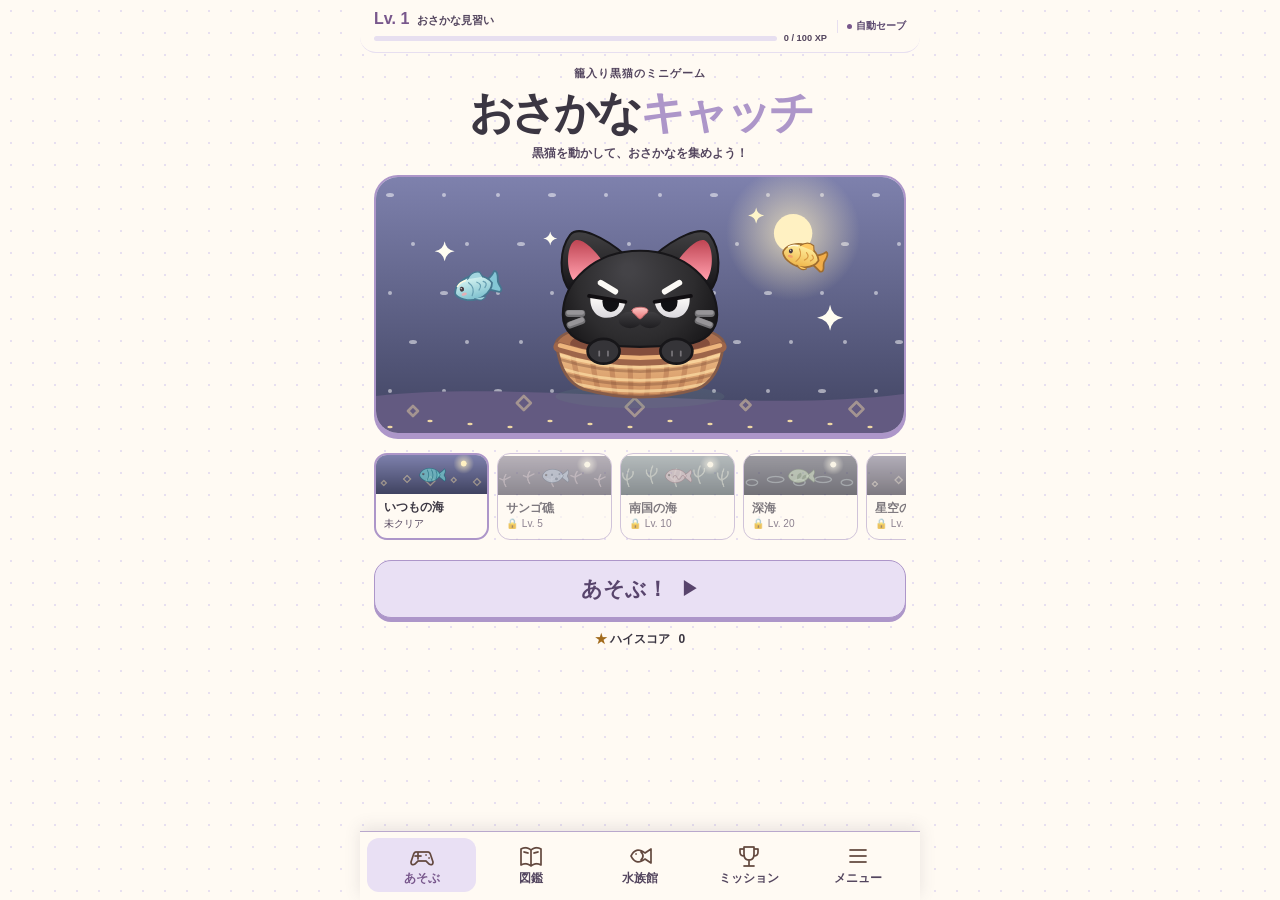
==== game/black-basket/index.html @ a8f2c267 "Build standalone black cat edition" ====
<!doctype html>
<html lang="ja">
<head>
  <meta charset="utf-8">
  <meta name="referrer" content="no-referrer">
  <meta http-equiv="Content-Security-Policy" content="default-src 'self'; script-src 'self'; style-src 'self' 'unsafe-inline'; img-src 'self' data: blob:; connect-src 'self'; worker-src 'self'; object-src 'none'; base-uri 'none'; form-action 'none'">
  <meta name="viewport" content="width=device-width, initial-scale=1, viewport-fit=cover">
  <meta name="theme-color" content="#faf5e9">
  <title>おさかなキャッチ 黒猫版｜ねこクリッカー</title>
  <link rel="manifest" href="./manifest.webmanifest">
  <link rel="icon" href="./assets/black-cat-192.png">
  <link rel="apple-touch-icon" href="./assets/black-cat-192.png">
  <link rel="stylesheet" href="./style.css">
  <script src="./cat-face.js" defer></script>
  <script src="./stages.js" defer></script>
  <script src="./fish-data.js" defer></script>
  <script src="./aquarium-data.js" defer></script>
  <script src="./achievements.js" defer></script>
  <script src="./player-data.js" defer></script>
  <script src="./transfer-code.js" defer></script>
  <script src="./validation.js" defer></script>
  <script src="./save-history.js" defer></script>
  <script src="./save-data.js" defer></script>
  <script src="./progress.js" defer></script>
  <script src="./collection.js" defer></script>
  <script src="./profile-ui.js" defer></script>
  <script src="./power-ups.js" defer></script>
  <script src="./access.js" defer></script>
  <script src="./game.js" defer></script>
  <script src="./session.js" defer></script>
  <script src="./aquarium.js" defer></script>
  <script src="./ui.js" defer></script>
</head>
<body>
  <section id="access-guide" class="portal" hidden>
    <h1>おさかなキャッチ</h1>
    <p>猫クリッカーにスマートフォンをかざして、ゲームをはじめよう！</p>
  </section>
  <dialog id="session-conflict" class="progress-dialog">
    <p>別の画面でゲームが開いています。</p>
    <button id="take-session" class="secondary" type="button">この画面であそぶ</button>
    <button id="close-session" class="secondary" type="button">閉じる</button>
  </dialog>
  <dialog id="resume-dialog" class="progress-dialog">
    <p>ゲームを一時停止しています。</p>
    <button id="resume-game" class="primary" type="button">つづきからあそぶ</button>
  </dialog>
  <main class="app">
    <header class="toolbar" id="common-header">
      <a href="../../" class="home"><span class="home-icon" aria-hidden="true">⌂</span> ねこクリッカー</a>
      <button id="sound" class="sound" type="button" aria-label="効果音" aria-pressed="false"><span aria-hidden="true">♪</span> <span id="sound-state" aria-hidden="true">OFF</span></button>
    </header>
    <section id="title" class="title">
      <p class="eyebrow">籠入り黒猫のミニゲーム</p>
      <h1>おさかな<span>キャッチ</span></h1>
      <p class="intro">黒猫を動かして、おさかなを集めよう！</p>
    </section>
    <div id="field" class="field">
      <canvas id="scene" aria-label="籠に入った黒猫とおさかな"></canvas>
      <div id="hud" class="hud" hidden>
        <span id="play-stage" class="play-stage"></span>
        <div><span>スコア</span><strong id="score">0</strong></div>
        <div><span>のこり</span><strong id="time">30</strong><small> 秒</small></div>
      </div>
      <div id="power-hud" class="power-hud" hidden>
        <strong id="fever-chip" class="power-chip fever-chip" hidden></strong>
        <span id="magnet-chip" class="power-chip magnet-chip" hidden></span>
        <span id="guard-chip" class="power-chip guard-chip" hidden></span>
      </div>
      <p id="legend-toast" class="legend-toast" role="status" hidden>でんせつの金魚をキャッチ！</p>
      <p id="mission-toast" class="mission-toast" role="status" hidden></p>
      <section id="result" class="result" aria-labelledby="result-title" hidden>
        <div id="confetti" class="confetti" aria-hidden="true"></div>
        <div class="result-card">
          <h2 id="result-title" tabindex="-1">おしまい！</h2>
          <p class="total">今回のスコア <strong id="final-score">0</strong></p>
          <p id="record-badge" class="record-badge" hidden>ハイスコア更新！</p>
          <dl>
            <div><dt>ハイスコア</dt><dd id="final-best">0</dd></div>
            <div><dt>キャッチした魚</dt><dd><span id="final-fish">0</span> 匹</dd></div>
          </dl>
          <dl class="round-progress">
            <div><dt>獲得XP</dt><dd id="earned-xp">—</dd></div>
            <div id="round-rewards-row" hidden><dt>ボーナス</dt><dd id="round-rewards"></dd></div>
            <div><dt><span id="discovery-badge" class="new-badge" hidden>NEW</span> 新しく発見した魚</dt><dd id="new-fish">—</dd></div>
            <div><dt>解除した実績</dt><dd id="new-missions">—</dd></div>
          </dl>
          <p id="aquarium-unlock" class="level-up" hidden>水族館の新しい背景をゲット！</p>
          <p id="level-up" class="level-up" role="status" hidden></p>
          <p id="save-warning" class="save-warning" role="status" hidden>進捗を保存できませんでした。このページを開いたまま次のプレイを終えると再試行します。</p>
          <button id="replay" class="primary" type="button">もういっかい <span aria-hidden="true">↻</span></button>
          <button id="return-title" class="secondary result-back" type="button">タイトルへ戻る</button>
        </div>
      </section>
    </div>
    <section id="menu" class="menu">
      <div class="legend" aria-label="得点">
        <span><i class="fish-mark" aria-hidden="true"></i>さかな <b>+10</b></span>
        <span><i class="fish-mark gold" aria-hidden="true"></i>金のさかな <b>+50</b></span>
        <span><i class="boot-mark" aria-hidden="true"></i>長靴 <b>−20</b></span>
      </div>
      <button id="start" class="primary" type="button">あそぶ！ <span aria-hidden="true">▶</span></button>
      <label class="stage-control" for="stage-choice">ステージ
        <select id="stage-choice"></select>
      </label>
      <p class="best"><span aria-hidden="true">★</span> ハイスコア <strong id="best">0</strong></p>
      <details class="power-guide">
        <summary>フィーバーとアイテム</summary>
        <ul>
          <li>10コンボごとに5秒間、魚の得点が2倍（1プレイ2回まで）</li>
          <li>時計　残り時間 +5秒（1プレイ1回まで）</li>
          <li>磁石　3秒間、近くの魚を引き寄せる</li>
          <li>星　5秒間、長靴の減点とコンボ切断を防ぐ</li>
        </ul>
      </details>
      <div class="profile">
        <div class="progress-row"><strong id="level">Lv. 1</strong><span id="rank"></span><small id="xp-label"></small></div>
        <p id="active-title" class="active-title" hidden></p>
        <progress id="xp-bar" aria-label="次のレベルまでの経験値" max="100" value="0"></progress>
      </div>
      <nav class="progress-actions" aria-label="やり込み">
        <button id="show-missions" class="secondary" type="button">ミッション</button>
        <button id="show-collection" class="secondary" type="button">おさかな図鑑</button>
      </nav>
      <button id="show-aquarium" class="secondary aquarium-link" type="button">マイ水族館</button>
      <div class="profile-links">
        <button id="show-records" type="button">プレイきろく</button>
        <button id="show-settings" type="button">セーブ・引き継ぎ</button>
      </div>
    </section>
    <dialog id="aquarium-dialog" class="aquarium-dialog" aria-labelledby="aquarium-title">
      <header class="aquarium-header">
        <button id="close-aquarium" class="secondary" type="button" autofocus>← 戻る</button>
        <div><h2 id="aquarium-title"><img class="aquarium-mascot" src="./assets/black-cat-192.png" alt="" width="24" height="24"> マイ水族館</h2><p id="aquarium-count"></p></div>
        <button id="view-aquarium" class="quiet-button" type="button" aria-pressed="false">鑑賞</button>
      </header>
      <div id="aquarium-tank" class="aquarium-tank">
        <canvas id="aquarium-canvas" aria-label="魚が泳ぐ水槽。魚をタップして遊べます"></canvas>
        <p id="aquarium-background-name"></p>
      </div>
      <p class="aquarium-tip">魚をタップでごあいさつ。空いているところをタップで鑑賞モード。</p>
      <nav class="aquarium-controls" aria-label="水族館の操作">
        <button id="choose-aquarium-fish" class="secondary" type="button">魚をえらぶ</button>
        <button id="feed-aquarium" class="secondary" type="button">エサをあげる</button>
        <button id="choose-aquarium-background" class="secondary" type="button">背景変更</button>
        <button id="photo-aquarium" class="secondary" type="button">写真を撮る</button>
      </nav>
      <section id="aquarium-fish-panel" class="aquarium-panel" hidden>
        <h3>魚をえらぶ</h3><ul id="aquarium-fish-list"></ul>
      </section>
      <section id="aquarium-background-panel" class="aquarium-panel" hidden>
        <h3>背景変更</h3><ul id="aquarium-background-list"></ul>
      </section>
      <p id="aquarium-status" class="aquarium-status" role="status"></p>
    </dialog>
    <dialog id="player-dialog" class="progress-dialog" aria-labelledby="player-dialog-title">
      <header>
        <button id="close-player" class="secondary" type="button" autofocus>← 戻る</button>
        <h2 id="player-dialog-title"></h2>
      </header>
      <div id="player-records" hidden>
        <dl id="stats-list" class="stats-list"></dl>
        <h3>称号コレクション</h3>
        <label for="title-choice">タイトルに表示する称号</label>
        <select id="title-choice"></select>
        <ul id="title-list" class="title-list"></ul>
      </div>
      <div id="player-settings" hidden>
        <p class="save-intro">ゲームの進み具合は自動で保存されます。スマホを変えるときは、引き継ぎコードを保存してね！</p>
        <dl id="save-overview" class="stats-list"></dl>
        <p id="backup-reminder" class="period-note" hidden>進み具合が増えました。引き継ぎコードを保存しておくと安心です。</p>
        <div class="save-buttons">
          <button id="copy-code" class="secondary" type="button">引き継ぎコードをコピー</button>
          <button id="share-code" class="secondary" type="button">引き継ぎコードを共有</button>
          <button id="save-code-file" class="secondary" type="button">ファイルとして保存</button>
        </div>
        <label id="generated-code-label" class="save-file-label" for="generated-code" hidden>作成したコード</label>
        <textarea id="generated-code" class="code-input" rows="3" readonly hidden></textarea>
        <details id="transfer-restore" class="save-details">
          <summary>引き継ぎコードから復元</summary>
          <label class="save-file-label" for="import-code">保存したコードを貼り付け</label>
          <textarea id="import-code" class="code-input" rows="3" spellcheck="false" autocapitalize="off"></textarea>
          <button id="check-code" class="secondary save-action" type="button">内容を確認</button>
        </details>
        <details class="save-details">
          <summary>詳細設定・JSONファイル</summary>
          <button id="export-save" class="secondary save-action" type="button">セーブデータをバックアップ</button>
          <label class="save-file-label" for="import-save">ファイルから復元</label>
          <input id="import-save" type="file" accept=".json,.txt,application/json,text/plain">
        </details>
        <p class="save-caveat">ブラウザのサイトデータを削除すると、端末内の自動バックアップも消えます。引き継ぎコードやファイルは別の場所に保管してください。</p>
        <section id="restore-preview" class="restore-preview" aria-labelledby="restore-title" hidden>
          <h3 id="restore-title">復元内容を確認</h3>
          <dl id="restore-summaries"></dl>
          <p>復元すると現在の進捗と設定がバックアップの内容に置き換わります。復元前のデータはこの端末に退避します。</p>
          <div class="progress-actions">
            <button id="cancel-restore" class="secondary" type="button">キャンセル</button>
            <button id="confirm-restore" class="secondary" type="button">復元する</button>
          </div>
        </section>
      </div>
      <p id="player-status" class="player-status" role="status"></p>
    </dialog>
    <dialog id="progress-dialog" class="progress-dialog" aria-labelledby="progress-dialog-title">
      <header>
        <button id="back-to-title" class="secondary" type="button" autofocus>← 戻る</button>
        <h2 id="progress-dialog-title"></h2>
        <div id="mission-tabs" class="mission-tabs" role="tablist" aria-label="ミッションの種類" hidden>
          <button type="button" role="tab" id="tab-achievements" aria-controls="mission-panel" aria-selected="true">実績</button>
          <button type="button" role="tab" id="tab-daily" aria-controls="mission-panel" aria-selected="false" tabindex="-1">毎日</button>
          <button type="button" role="tab" id="tab-weekly" aria-controls="mission-panel" aria-selected="false" tabindex="-1">週間</button>
        </div>
        <p id="progress-dialog-summary"></p>
      </header>
      <div id="collection-filters" class="collection-filters" hidden>
        <label>レア度 <select id="filter-rarity"><option value="">すべて</option></select></label>
        <label>ステージ <select id="filter-stage"><option value="">すべて</option></select></label>
      </div>
      <div id="mission-panel"><ul id="progress-list"></ul></div>
      <section id="fish-detail" class="fish-detail" aria-labelledby="fish-detail-title" hidden>
        <button id="back-to-fish" class="secondary" type="button">← 一覧へ</button>
        <h3 id="fish-detail-title" tabindex="-1"></h3>
        <div id="fish-detail-body"></div>
      </section>
    </dialog>
    <section id="menu-screen" class="menu-screen" aria-labelledby="menu-screen-title" hidden>
      <p class="eyebrow">ねこクリッカー</p>
      <h1 id="menu-screen-title">メニュー</h1>
      <div class="menu-list">
        <button type="button" data-menu="records">プレイきろく <span aria-hidden="true">›</span></button>
        <button type="button" data-menu="titles">称号コレクション <span aria-hidden="true">›</span></button>
        <button type="button" data-menu="save">セーブ・引き継ぎ <span aria-hidden="true">›</span></button>
        <button type="button" data-menu="sound">サウンド・設定 <span aria-hidden="true">›</span></button>
        <button type="button" data-menu="help">あそびかた <span aria-hidden="true">›</span></button>
      </div>
      <p class="version-label">おさかなキャッチ Ver.2.4.1</p>
    </section>
    <section id="help-screen" class="menu-screen" hidden>
      <button id="close-help" class="secondary" type="button">← メニュー</button>
      <h2>あそびかた</h2>
      <div class="help-card"><h3>30秒、おさかなを集めよう</h3>
        <p>画面を左右になぞって黒猫を動かそう。パソコンではマウスか左右キーで動かせます。</p>
        <p>普通の魚は10点、金の魚は50点。長靴は−20点です。レア魚の得点は図鑑で確認できます。</p>
        <p>10コンボで5秒間フィーバー！ 魚の得点が2倍になります（1プレイ2回まで）。</p></div>
      <div class="help-card"><h3>うれしいアイテム</h3>
        <p>時計は残り時間を5秒延長。磁石は3秒間、近くの魚を引き寄せます。星は5秒間、長靴をガードします。</p></div>
      <div class="help-card"><h3>集めて、かざろう</h3>
        <p>捕まえたレア魚は図鑑とマイ水族館へ。ステージごとの目標得点を達成すると水族館の背景が増えます。</p>
        <p>進み具合は自動保存されます。スマホを変える前に「セーブ・引き継ぎ」でコードを保存してね。</p></div>
    </section>
    <section id="sound-screen" class="menu-screen" hidden>
      <button id="close-sound" class="secondary" type="button">← メニュー</button>
      <h2>サウンド・設定</h2>
      <div class="help-card"><h3>効果音</h3><p>音符ボタンでオン・オフを切り替えます。</p><div id="sound-slot"></div></div>
      <p class="setting-note">端末の「視差効果を減らす」設定にも対応しています。</p>
    </section>
    <nav id="bottom-nav" class="bottom-nav" aria-label="メイン">
      <button type="button" data-tab="play" aria-current="page"><span class="nav-icon" data-icon="gamepad" aria-hidden="true"></span><span>あそぶ</span></button>
      <button type="button" data-tab="collection"><span class="nav-icon" data-icon="book" aria-hidden="true"></span><span>図鑑</span></button>
      <button type="button" data-tab="aquarium"><span class="nav-icon" data-icon="fish" aria-hidden="true"></span><span>水族館</span></button>
      <button type="button" data-tab="missions"><span class="nav-icon" data-icon="trophy" aria-hidden="true"></span><span>ミッション<span id="mission-dot" class="notification-dot" hidden></span></span></button>
      <button type="button" data-tab="menu"><span class="nav-icon" data-icon="menu" aria-hidden="true"></span><span>メニュー</span></button>
    </nav>
    <p id="save-indicator" class="save-indicator" role="status" hidden></p>
    <p id="instruction" class="instruction" hidden>左右になぞる・マウスを動かす・← → キー</p>
    <noscript>遊ぶにはブラウザの JavaScript を有効にしてください。</noscript>
  </main>
</body>
</html>
---- game/black-basket/style.css ----
* { box-sizing: border-box; }
[hidden] { display: none !important; }
:root {
  color: #3b3642;
  background: #fffaf3;
  font-family: "Hiragino Maru Gothic ProN", "Yu Gothic", Meiryo, sans-serif;
}
body {
  margin: 0;
  min-height: 100vh;
  background-image: radial-gradient(#e7dff0 1px, transparent 1px);
  background-size: 18px 18px;
}
button, a { -webkit-tap-highlight-color: transparent; }
button { font: inherit; cursor: pointer; }
a { color: inherit; text-decoration: none; }
:focus-visible { outline: 3px solid #78578c; outline-offset: 4px; }
.app {
  width: min(100%, 540px);
  margin-inline: auto;
  padding: max(12px, env(safe-area-inset-top)) 16px max(16px, env(safe-area-inset-bottom));
}
.toolbar { display: flex; align-items: center; justify-content: space-between; gap: 10px; }
.home { font-size: .82rem; font-weight: 800; }
.home-icon { display: inline-grid; place-items: center; background: #e7dff0; width: 30px; height: 30px; border-radius: 50%; font-size: 1.22rem; }
.sound {
  border: 1px solid #e7dff0;
  min-width: 82px;
  min-height: 44px;
  border-radius: 999px;
  background: #fffaf3;
  color: #53455e;
  font-size: .78rem;
  font-weight: 900;
}
.sound[aria-pressed="true"] { background: #e9e0f4; border-color: #ad96c9; }
.sound span:first-child { font-size: 1.02rem; }
.title { text-align: center; margin-block: 15px 17px; }
.eyebrow { font-size: .75rem; letter-spacing: .14em; font-weight: 850; color: #53455e; }
h1 {
  margin: 4px 0 7px;
  font-size: clamp(29px, 8.8vw, 51px);
  font-weight: 1000;
  letter-spacing: -.07em;
  line-height: 1.15;
}
h1 span { color: #ad96c9; }
.intro { margin: 0; font-size: clamp(.72rem, 3.3vw, .94rem); font-weight: 700; }
.field {
  isolation: isolate;
  position: relative;
  height: clamp(215px, 42vh, 365px);
  height: clamp(215px, 42svh, 365px);
  overflow: hidden;
  border: 2px solid #ad96c9;
  border-radius: 29px;
  background: #e9e0f4;
  box-shadow: 0 4px 0 #ad96c9;
}
canvas { display: block; width: 100%; height: 100%; }
.menu { text-align: center; }
.legend {
  margin: 15px 0 13px;
  display: flex;
  justify-content: center;
  gap: 5px;
  flex-wrap: wrap;
}
.legend span {
  display: inline-flex;
  align-items: center;
  gap: 4px;
  border: 1px solid #e7dff0;
  background: #fffaf3;
  border-radius: 999px;
  padding: 5px 7px;
  font-size: clamp(.61rem, 2.65vw, .75rem);
  white-space: nowrap;
}
.fish-mark, .boot-mark { display: inline-block; width: 14px; height: 11px; background: #ad96c9; }
.fish-mark { clip-path: polygon(0 50%, 24% 12%, 53% 9%, 74% 35%, 100% 12%, 100% 88%, 74% 65%, 53% 91%, 24% 88%); }
.gold { background: #bd820e; }
.boot-mark { background: #78578c; clip-path: polygon(45% 0, 90% 0, 90% 95%, 0 95%, 0 65%, 45% 52%); }
.primary {
  display: inline-flex;
  justify-content: center;
  align-items: center;
  gap: 13px;
  min-height: 54px;
  width: min(100%, 320px);
  border: 1px solid #ad96c9;
  border-radius: 17px;
  padding: 8px 15px;
  background: #e9e0f4;
  color: #58446c;
  font-size: 1.2rem;
  font-weight: 900;
  box-shadow: 0 4px 0 #ad96c9;
}
.primary:hover { background: #e9e0f4; }
.primary:active { transform: translateY(2px); box-shadow: 0 2px 0 #ad96c9; }
.primary span { font-size: .87em; }
.best, .instruction { margin: 13px 0 0; font-size: .81rem; font-weight: 750; text-align: center; }
.best span { color: #a26b1c; }
.best strong { margin-left: 5px; }
body.playing { position: fixed; inset: 0; overflow: hidden; overscroll-behavior: none; touch-action: none; }
.playing .field, .finished .field {
  margin-top: 10px;
  height: min(690px, calc(100vh - 112px));
  height: min(690px, calc(100dvh - 112px - env(safe-area-inset-top) - env(safe-area-inset-bottom)));
}
.playing canvas { touch-action: none; user-select: none; -webkit-user-select: none; }
.hud {
  position: absolute;
  inset: 10px 10px auto;
  display: flex;
  justify-content: space-between;
  pointer-events: none;
}
.hud div {
  padding: 6px 10px;
  min-width: 83px;
  border-radius: 13px;
  background: #fffaf3;
  border: 1px solid #ad96c9;
  text-align: center;
  font-weight: 800;
}
.hud span { display: block; font-size: .7rem; }
.hud strong { font-size: 1.32rem; font-variant-numeric: tabular-nums; }
.result { position: absolute; inset: 0; display: grid; align-items: safe center; justify-items: center; padding: 12px; overflow: auto; background: #e9e0f4e0; }
.finished .field { min-height: 285px; }
.result-card { width: min(100%, 305px); padding: 13px 16px 19px; text-align: center; background: #fffaf3; border: 2px solid #b9a8cc; border-radius: 23px; box-shadow: 0 5px 0 #ad96c9; }
.result h2 { margin: 0; font-size: 1.65rem; }
.total { margin: 2px 0 4px; font-weight: 800; }
.total strong { display: block; line-height: 1.15; font-size: 2.55rem; color: #78578c; }
dl { margin: 5px 0 12px; }
dl div { display: flex; justify-content: space-between; gap: 10px; padding: 4px 2px; border-bottom: 1px dashed #e7dff0; font-size: .86rem; }
dd { margin: 0; font-weight: 800; }
.portal { width: min(calc(100% - 32px), 540px); margin: 10vh auto; border: 2px solid #e7dff0; border-radius: 29px; padding: 35px 20px; text-align: center; background: #fffaf3; }
.portal p { line-height: 1.6; }
@media (max-height: 430px) and (orientation: landscape) {
  .playing .app { padding-block: 3px; }
  .playing .field { height: calc(100dvh - 76px); margin-top: 3px; }
  .playing .instruction { margin-top: 3px; }
}

body:not(.playing):not(.finished) .field {
  height: clamp(215px, 36vh, 345px);
  height: clamp(215px, 36svh, 345px);
}
.profile {
  width: min(100%, 366px);
  margin: 12px auto 8px;
  padding: 8px 12px 9px;
  border: 1px solid #e7dff0;
  border-radius: 15px;
  background: #fffaf3;
  text-align: left;
}
.progress-row { display: flex; align-items: baseline; justify-content: space-between; flex-wrap: wrap; gap: 5px 8px; }
.profile strong { color: #78578c; }
.profile span, .profile small { font-size: .76rem; font-weight: 750; }
progress {
  display: block;
  appearance: none;
  -webkit-appearance: none;
  width: 100%;
  height: 8px;
  margin-top: 6px;
  border: 0;
  border-radius: 999px;
  overflow: hidden;
  background: #e7dff0;
  accent-color: #ad96c9;
}
progress::-webkit-progress-bar { background: #e7dff0; }
progress::-webkit-progress-value { background: #ad96c9; border-radius: 999px; }
progress::-moz-progress-bar { background: #ad96c9; border-radius: 999px; }
.progress-actions {
  width: min(100%, 366px);
  margin-inline: auto;
  display: grid;
  grid-template-columns: repeat(2, minmax(0, 1fr));
  gap: 8px;
}
.secondary {
  min-height: 44px;
  padding: 6px 9px;
  border: 1px solid #ad96c9;
  border-radius: 13px;
  color: #58446c;
  background: #e9e0f4;
  font-size: .83rem;
  font-weight: 850;
}
.secondary:hover { background: #e9e0f4; }
.progress-dialog {
  width: min(calc(100% - 22px), 510px);
  max-height: 86vh;
  max-height: 86dvh;
  padding: 0 12px 14px;
  border: 2px solid #b9a8cc;
  border-radius: 23px;
  color: inherit;
  background: #fffaf3;
  overscroll-behavior: contain;
}
.progress-dialog::backdrop { background: #3b364279; }
.progress-dialog header {
  position: sticky;
  top: 0;
  padding: 10px 0;
  background: #fffaf3;
}
.progress-dialog h2 { margin: 6px 0 0; text-align: center; font-size: 1.35rem; }
.progress-dialog p { margin: 4px 0; font-size: .76rem; }
#progress-dialog-summary { text-align: center; font-weight: 800; }
.mission-list, .collection-grid { list-style: none; padding: 0; margin: 0; display: grid; gap: 8px; }
.collection-grid { grid-template-columns: repeat(2, minmax(0, 1fr)); }
.mission-card, .collection-card {
  min-width: 0;
  border: 1px solid #e7dff0;
  border-radius: 14px;
  background: #fffaf3;
  padding: 9px;
}
.collection-card { text-align: center; overflow-wrap: anywhere; }
.collection-card canvas { height: auto; width: 100%; max-width: 145px; margin-inline: auto; }
.collection-card strong, .mission-card strong { font-size: .9rem; }
.badge, .fish-stars { color: #53455e; font-weight: 900; }
.badge { border-radius: 999px; background: #e7dff0; padding: 2px 7px; font-size: .7rem; }
.mission-toast {
  position: absolute;
  inset: 77px 9px auto;
  max-width: 380px;
  margin: 0 auto;
  padding: 8px 10px;
  border: 1px solid #b98262;
  border-radius: 12px;
  background: #fffaf3;
  text-align: center;
  font-weight: 800;
  font-size: .77rem;
  pointer-events: none;
}
.round-progress dt { flex: 0 0 7.3rem; text-align: left; }
.round-progress dd { text-align: right; overflow-wrap: anywhere; }
.level-up, .save-warning { margin: 5px 0 10px; font-size: .79rem; }
.level-up {
  padding: 6px;
  border-radius: 9px;
  background: #e7dff0;
  color: #53455e;
  font-weight: 900;
  animation: level-arrival .45s ease-out;
}
.primary:disabled { opacity: .65; cursor: wait; }

.result-back { display: block; width: 100%; margin-top: 10px; }

.power-guide {
  width: min(100%, 366px);
  margin: 9px auto 0;
  border: 1px solid #e7dff0;
  border-radius: 12px;
  background: #fffaf3;
  text-align: left;
  font-size: .79rem;
}
.power-guide summary { padding: 8px 12px; cursor: pointer; font-weight: 800; }
.power-guide ul { margin: 0 10px 9px; padding-left: 1.35rem; line-height: 1.65; }
.power-hud {
  position: absolute;
  inset: 77px 6px auto;
  display: flex;
  justify-content: center;
  align-items: center;
  flex-wrap: wrap;
  gap: 4px;
  pointer-events: none;
}
.power-chip {
  padding: 3px 6px;
  border: 1px solid #ad96c9;
  border-radius: 999px;
  color: #3b3642;
  background: #fffaf3;
  font-size: .69rem;
  font-weight: 900;
  white-space: nowrap;
}
.fever-chip { background: #e7dff0; color: #58446c; border-color: #ad96c9; letter-spacing: .02em; }
.magnet-chip { background: #e9e0f4; border-color: #ad96c9; }
.guard-chip { background: #faf5e9; border-color: #b9a8cc; }
.legend-toast {
  position: absolute;
  z-index: 1;
  inset: 114px 10px auto;
  width: fit-content;
  max-width: calc(100% - 20px);
  margin: 0 auto;
  padding: 6px 9px;
  border: 1px solid #be8940;
  border-radius: 11px;
  color: #53455e;
  background: #e7dff0;
  font-weight: 900;
  text-align: center;
  font-size: .88rem;
  pointer-events: none;
}
.power-hud:not([hidden]) ~ .mission-toast { top: 108px; }
.legend-toast:not([hidden]) ~ .mission-toast { top: 153px; }
.new-badge {
  display: inline-block;
  padding: 1px 4px;
  border-radius: 4px;
  background: #e7dff0;
  color: #53455e;
  font-size: .68rem;
  font-weight: 900;
}
.record-badge {
  width: fit-content;
  margin: 3px auto 5px;
  padding: 2px 9px;
  border-radius: 999px;
  background: #e7dff0;
  color: #53455e;
  font-size: .76rem;
  font-weight: 900;
}
.level-up { position: relative; border: 1px solid #dfae56; animation-duration: .6s; }
.level-up::before, .level-up::after { content: "✦"; padding-inline: 5px; color: #53455e; }
@keyframes level-arrival {
  0% { opacity: .25; transform: scale(.82); }
  64% { opacity: 1; transform: scale(1.05); }
  100% { opacity: 1; transform: scale(1); }
}
.confetti { position: absolute; z-index: 2; inset: 0; height: 100%; overflow: hidden; pointer-events: none; }
.confetti span {
  position: absolute;
  top: -12px;
  left: var(--x);
  width: 7px;
  height: 10px;
  border-radius: 2px;
  animation: confetti-fall 1.8s var(--delay) ease-out both;
}
@keyframes confetti-fall {
  from { transform: translate3d(0, 0, 0) rotate(0); opacity: .95; }
  to { transform: translate3d(var(--drift), min(72vh, 560px), 0) rotate(500deg); opacity: 0; }
}
@media (prefers-reduced-motion: reduce) {
  .level-up, .confetti span { animation: none; }
}

.profile-links {
  display: flex;
  justify-content: center;
  flex-wrap: wrap;
  column-gap: 14px;
  margin-top: 1px;
}
.profile-links button {
  min-height: 44px;
  padding: 5px 9px;
  border: 0;
  background: transparent;
  color: #58446c;
  text-decoration: underline;
  font-size: .79rem;
  font-weight: 800;
}
.active-title { margin: 5px 0 2px; color: #78578c; font-size: .78rem; font-weight: 850; }
.mission-tabs {
  display: grid;
  grid-template-columns: repeat(3, minmax(0, 1fr));
  gap: 4px;
  margin: 8px 0;
}
.mission-tabs button {
  min-height: 44px;
  padding: 4px;
  border: 1px solid #ad96c9;
  border-radius: 11px;
  color: #58446c;
  background: #e4f2f1;
  font-size: .78rem;
  font-weight: 800;
}
.mission-tabs [aria-selected="true"] { border-color: #ad96c9; color: #58446c; background: #e9e0f4; }
.period-note {
  padding: 7px 9px;
  border-radius: 8px;
  color: #53455e;
  background: #faf5e9;
  font-size: .75rem;
}
#player-dialog h3 { margin: 13px 0 7px; font-size: 1rem; }
.stats-list { margin-top: 0; padding: 4px 8px; border: 1px solid #e7dff0; border-radius: 12px; background: #fffaf3; }
#player-dialog dt, #player-dialog dd { overflow-wrap: anywhere; }
#player-dialog dd { text-align: right; }
#title-choice {
  display: block;
  width: 100%;
  min-height: 44px;
  margin-top: 5px;
  padding: 5px 8px;
  border: 1px solid #ad96c9;
  border-radius: 10px;
  background: #fffaf3;
  color: inherit;
  font: inherit;
}
#player-dialog label, .title-list { font-size: .79rem; }
.title-list { list-style: none; padding: 0; margin: 6px 0; }
.title-list li { padding: 7px 3px; border-bottom: 1px dashed #e7dff0; }
.title-list .earned { color: #78578c; font-weight: 850; }
.save-action { display: block; width: 100%; margin: 11px 0; }
.save-file-label { display: block; font-weight: 850; margin: 12px 0 5px; }
#import-save { width: 100%; max-width: 100%; min-height: 44px; }
.restore-preview { padding: 4px 9px 10px; border: 1px solid #b9a8cc; border-radius: 12px; background: #fffaf3; }
.restore-preview dt { flex: 0 0 5.8rem; }
.restore-preview .progress-actions { margin-top: 8px; }
#confirm-restore { color: #58446c; background: #e9e0f4; border-color: #ad96c9; }
#player-status { margin-top: 9px; font-weight: 800; }
#player-status:empty { display: none; }

.stage-control {
  display: flex;
  align-items: center;
  justify-content: space-between;
  gap: 8px;
  width: min(100%, 320px);
  margin: 11px auto 0;
  text-align: left;
  font-size: .79rem;
  font-weight: 800;
}
.stage-control select, .collection-filters select {
  min-width: 0;
  min-height: 44px;
  padding: 4px 7px;
  border: 1px solid #ad96c9;
  border-radius: 10px;
  background: #e8f4f1;
  color: #58446c;
  font: inherit;
}
.stage-control select { flex: 1; }
.hud .play-stage {
  position: absolute;
  top: 5px;
  left: 50%;
  max-width: calc(100% - 175px);
  transform: translateX(-50%);
  padding: 4px 7px;
  border-radius: 999px;
  background: #fffaf3;
  color: #53455e;
  font-size: .68rem;
  font-weight: 850;
  text-align: center;
}
.collection-filters { display: grid; grid-template-columns: 1fr 1fr; gap: 7px; margin: 0 0 9px; }
.collection-filters label { display: flex; flex-direction: column; gap: 3px; min-width: 0; font-size: .75rem; font-weight: 800; }
.collection-card:has(.fish-entry) { padding: 0; }
.fish-entry {
  display: block;
  width: 100%;
  height: 100%;
  min-height: 44px;
  padding: 7px 5px;
  border: 0;
  border-radius: inherit;
  background: transparent;
  color: inherit;
  overflow-wrap: anywhere;
}
.fish-entry:hover { background: #eff7f5; }
.fish-entry .fish-hint { color: #53455e; line-height: 1.35; font-size: .68rem; }
.fish-detail { padding: 8px 8px 12px; }
.fish-detail h3 { margin: 6px 0 0; text-align: center; font-size: 1.15rem; }
.fish-detail canvas { width: min(100%, 300px); height: auto; margin: 0 auto; }
.fish-detail p { padding: 4px; text-align: center; }

.save-intro { line-height: 1.65; }
.save-buttons { display: grid; gap: 6px; margin: 10px 0; }
.save-details { margin: 8px 0; padding: 8px; border: 1px solid #e7dff0; border-radius: 10px; }
.save-details summary { cursor: pointer; font-size: .8rem; font-weight: 800; }
.code-input {
  display: block;
  width: 100%;
  min-height: 62px;
  padding: 6px;
  color: #58446c;
  background: #fffaf3;
  border: 1px solid #ad96c9;
  border-radius: 8px;
  overflow-wrap: anywhere;
  resize: vertical;
  font: 12px ui-monospace, monospace;
}
.save-caveat { color: #53455e; line-height: 1.5; }
.save-indicator {
  z-index: 10;
  position: fixed;
  right: max(10px, env(safe-area-inset-right));
  bottom: max(10px, env(safe-area-inset-bottom));
  max-width: min(315px, calc(100% - 20px));
  margin: 0;
  padding: 5px 8px;
  border-radius: 9px;
  border: 1px solid #ad96c9;
  background: #e7dff0;
  color: #58446c;
  font-size: .71rem;
  font-weight: 800;
  pointer-events: none;
}
.save-indicator.save-error { border-color: #ad96c9; background: #fffaf3; color: #58446c; }

.aquarium-link { width: min(100%,366px); margin: 9px auto 0; }
.aquarium-dialog {
  width: min(calc(100% - 14px), 550px);
  max-height: 95vh;
  max-height: 95dvh;
  padding: 10px;
  border: 2px solid #ad96c9;
  border-radius: 22px;
  color: #3b3642;
  background: #fffaf3;
  overscroll-behavior: contain;
}
.aquarium-dialog::backdrop { background: #3b364289; }
.aquarium-header { display: flex; align-items: center; justify-content: space-between; gap: 5px; margin-bottom: 9px; }
.aquarium-header h2 { margin: 0; font-size: clamp(1rem,4vw,1.3rem); }
.aquarium-header p { margin: 3px 0 0; font-size: .73rem; text-align: center; }
.quiet-button { min-height: 44px; border: 0; border-radius: 9px; background: #e2efeb; color: #58446c; font: inherit; font-size: .75rem; padding: 6px; }
.aquarium-tank { position: relative; height: clamp(260px,58vh,570px); height: clamp(260px,58svh,570px); overflow: hidden; border: 2px solid #ad96c9; border-radius: 21px; background: #e9e0f4; }
#aquarium-canvas { width: 100%; height: 100%; touch-action: none; }
#aquarium-background-name { position: absolute; top: 10px; left: 50%; transform: translateX(-50%); width: max-content; max-width: 90%; margin: 0; padding: 4px 13px; border-radius: 999px; background: #fffaf3ce; font-size: .75rem; pointer-events: none; font-weight: 800; }
.aquarium-tip { margin: 7px 1px; font-size: .66rem; color: #53455e; text-align: center; }
.aquarium-controls { display: grid; grid-template-columns: repeat(2,minmax(0,1fr)); gap: 6px; }
.aquarium-panel { margin-top: 10px; padding: 9px; background: #fffaf3; border: 1px solid #e7dff0; border-radius: 14px; }
.aquarium-panel h3 { margin: 0 0 7px; font-size: .95rem; }
.aquarium-panel ul { padding: 0; margin: 0; list-style: none; }
.exhibit-row { display: flex; gap: 5px; align-items: center; padding: 7px 0; border-bottom: 1px dashed #e7dff0; }
.exhibit-row canvas { width: 47px; height: 34px; flex: 0 0 47px; }
.exhibit-label { flex: 1; min-width: 0; }
.exhibit-label strong { font-size: .72rem; display: block; }
.exhibit-label small { font-size: .66rem; }
.exhibit-row button { min-width: 40px; padding-inline: 5px; }
#aquarium-background-list { display: grid; gap: 5px; }
#aquarium-background-list button { width: 100%; }
#aquarium-background-list [aria-pressed="true"] { background: #e9e0f4; border-color: #ad96c9; }
.aquarium-status { margin: 9px 1px 0; font-size: .76rem; line-height: 1.5; }
.aquarium-status:empty { display: none; }
.aquarium-dialog.viewing .aquarium-controls, .aquarium-dialog.viewing .aquarium-tip, .aquarium-dialog.viewing .aquarium-status { display: none; }
.aquarium-dialog.viewing .aquarium-tank { height: min(78dvh,700px); }

/* Shared screens and navigation. Storage and gameplay remain in their original modules. */
body { background-size: 22px 22px; }
.app { width: min(100%, 560px); padding: max(10px,env(safe-area-inset-top)) 14px calc(91px + env(safe-area-inset-bottom)); }
.legacy-links { display: none !important; }
#common-header {
  position: sticky;
  top: 0;
  z-index: 5;
  margin: -10px -14px 14px;
  padding: 10px 14px 9px;
  gap: 10px;
  border-bottom: 1px solid #e7dff0;
  background: #fffaf3f7;
  backdrop-filter: blur(8px);
}
#common-header .profile { width: auto; flex: 1; min-width: 0; margin: 0; padding: 0; background: transparent; border: 0; border-radius: 0; }
.header-player { display: flex; align-items: baseline; gap: 8px; min-width: 0; }
.header-player #level { flex: 0 0 auto; font-size: 1rem; }
.header-player #rank, .header-player #active-title { min-width: 0; overflow: hidden; text-overflow: ellipsis; white-space: nowrap; margin: 0; font-size: .69rem; font-weight: 750; color: #53455e; }
.header-xp { display: flex; align-items: center; gap: 7px; margin-top: 5px; }
.header-xp progress { margin: 0; flex: 1; height: 5px; min-width: 30px; }
#common-header #xp-label { flex: 0 0 auto; color: #53455e; font-size: .58rem; }
.header-save { flex: 0 0 auto; max-width: 95px; color: #58446c; font-size: .61rem; font-weight: 800; padding-left: 9px; border-left: 1px solid #e7dff0; }
.header-save::before { content: ""; display: inline-block; width: 5px; height: 5px; border-radius: 50%; margin-right: 4px; background: #78578c; vertical-align: middle; }
.header-save.has-error { color: #78578c; }
.header-save.has-error::before { background: #ad96c9; }
.bottom-nav {
  position: fixed;
  inset: auto 0 0;
  z-index: 20;
  display: grid;
  grid-template-columns: repeat(5,minmax(0,1fr));
  max-width: 560px;
  margin-inline: auto;
  padding: 6px 7px max(8px,env(safe-area-inset-bottom));
  border-top: 1px solid #b9a8cc;
  background: #fffaf3fa;
  box-shadow: 0 -4px 15px #53455e20;
}
.bottom-nav button {
  position: relative;
  display: flex;
  flex-direction: column;
  justify-content: center;
  align-items: center;
  gap: 3px;
  min-height: 54px;
  min-width: 0;
  padding: 5px 1px;
  border: 0;
  border-radius: 12px;
  background: transparent;
  color: #53455e;
  font-family: inherit;
  font-size: clamp(.61rem,2.7vw,.72rem);
  font-weight: 800;
  white-space: nowrap;
}
.bottom-nav [aria-current="page"] { color: #78578c; background: #e9e0f4; }
.ui-icon { display: inline-block; width: 24px; height: 24px; flex: 0 0 auto; }
.nav-icon { display: flex; height: 24px; }
.notification-dot { position: absolute; top: 6px; right: 25%; width: 7px; height: 7px; border-radius: 50%; background: #ad96c9; border: 1px solid #fffaf3; }
.main-tab[open] {
  display: block;
  position: static;
  inset: auto;
  width: 100%;
  max-width: none;
  max-height: none;
  margin: 0;
  padding: 0;
  border: 0;
  border-radius: 0;
  background: transparent;
  color: #3b3642;
  overflow: visible;
}
.main-tab::backdrop { background: transparent; }
.main-tab .tab-back { display: none; }
#progress-dialog.main-tab > header, #player-dialog.main-tab > header {
  position: static;
  padding: 2px 0 12px;
  background: transparent;
}
.main-tab h2, .menu-screen h1 { margin: 4px 0 12px; text-align: left; letter-spacing: .01em; font-size: 1.45rem; }
#progress-dialog-summary { text-align: left; margin: 7px 0 0; color: #53455e; font-size: .77rem; }
.title { margin: 9px 0 14px; }
.title .eyebrow { margin: 0 0 6px; font-size: .66rem; letter-spacing: .09em; }
.title h1 { font-size: clamp(29px,8.8vw,45px); }
.title .intro { font-size: .72rem; font-weight: 600; color: #53455e; }
body:not(.playing):not(.finished) #field { height: clamp(190px,29svh,260px); border-radius: 24px; }
#menu { display: flex; flex-direction: column; align-items: stretch; }
#start { order: 2; align-self: center; width: 100%; max-width: none; min-height: 58px; font-size: 1.3rem; border-radius: 17px; margin-top: 11px; }
#menu .best { order: 3; margin-top: 13px; font-size: .75rem; }
.stage-cards {
  order: 1;
  display: flex;
  overflow-x: auto;
  gap: 8px;
  margin-top: 15px;
  padding: 3px 2px 9px;
  scroll-snap-type: x proximity;
  scrollbar-width: thin;
  scrollbar-color: #b9a8cc transparent;
  overscroll-behavior-x: contain;
}
.stage-card {
  flex: 0 0 115px;
  min-width: 0;
  padding: 0 0 7px;
  border: 1px solid #b9a8cc;
  border-radius: 13px;
  background: #fffaf3;
  color: #3b3642;
  overflow: hidden;
  text-align: left;
  scroll-snap-align: start;
}
.stage-card canvas { width: 100%; height: 39px; }
.stage-card strong { display: block; padding: 6px 8px 2px; font-size: .73rem; }
.stage-card small { display: block; padding: 0 8px; font-size: .63rem; color: #53455e; }
.stage-card[aria-pressed="true"] { border: 2px solid #ad96c9; background: #fffaf3; }
.stage-card:disabled { opacity: .66; cursor: default; }
.stage-card:disabled canvas { filter: grayscale(.65); }
.stage-card .stage-cleared { color: #58446c; }
.collection-filters { margin: 0 0 12px; gap: 9px; }
.collection-filters label { color: #53455e; font-size: .72rem; }
.collection-filters select { background: #fffaf3; }
.collection-grid { gap: 9px; }
.collection-card { border-color: #e7dff0; border-radius: 16px; }
.collection-card canvas { max-width: 130px; }
.fish-entry { position: relative; padding: 9px 6px 11px; min-height: 151px; }
.fish-entry strong { display: block; font-size: .75rem; line-height: 1.5; }
.fish-entry .new-badge { position: absolute; top: 8px; right: 8px; }
.fish-entry .fish-hint { max-width: 15em; margin: 5px auto 0; font-size: .62rem; }
.fish-entry p { font-size: .68rem; }
.fish-detail { padding: 0; }
.fish-detail h3 { margin-top: 18px; }
.fish-detail p { font-size: .85rem; line-height: 1.7; }
#fish-detail-body { background: #fffaf3; border: 1px solid #e7dff0; border-radius: 18px; margin-top: 12px; padding: 13px 10px; }
.screen-tabs { display: grid; grid-template-columns: repeat(3,minmax(0,1fr)); gap: 5px; width: 100%; }
.mission-tabs { display: block; margin: 0 0 12px; }
.mission-tabs button { width: 100%; border-radius: 12px; background: #e7efea; border-color: #b9a8cc; }
.mission-tabs [aria-selected="true"] { background: #e9e0f4; color: #78578c; border-color: #ad96c9; }
.mission-card { padding: 13px 12px; border-radius: 15px; border-color: #e7dff0; }
.mission-card .progress-row { align-items: flex-start; }
.mission-card strong { font-size: .84rem; }
.mission-card p { margin: 8px 0; font-size: .73rem; color: #53455e; }
.mission-card progress { height: 7px; }
.badge { background: #e7dff0; color: #53455e; font-size: .65rem; }
.aquarium-dialog.main-tab[open] { padding: 0; }
.aquarium-header { margin: 0 0 10px; min-height: 41px; }
.aquarium-header h2 { font-size: 1.35rem; margin: 0; }
.aquarium-header p { text-align: left; }
.aquarium-tank { height: max(285px,calc(100svh - 320px - env(safe-area-inset-bottom))); max-height: 630px; border-radius: 20px; }
.aquarium-tip { font-size: .6rem; margin-block: 7px; }
.aquarium-controls { grid-template-columns: repeat(4,minmax(0,1fr)); gap: 5px; }
.aquarium-controls button { display: flex; flex-direction: column; align-items: center; justify-content: center; gap: 5px; min-height: 66px; padding: 7px 1px; font-size: clamp(.59rem,2.5vw,.71rem); font-weight: 800; }
.aquarium-controls .ui-icon { width: 23px; height: 23px; }
.aquarium-panel:not([hidden]) {
  position: fixed;
  z-index: 25;
  left: 50%;
  bottom: calc(72px + env(safe-area-inset-bottom));
  transform: translateX(-50%);
  width: min(calc(100% - 20px),530px);
  max-height: min(58svh,500px);
  margin: 0;
  padding: 14px 12px;
  overflow-y: auto;
  border: 1px solid #b9a8cc;
  border-radius: 22px 22px 12px 12px;
  box-shadow: 0 -12px 60px #3b364240;
  background: #fffaf3;
  overscroll-behavior: contain;
}
.sheet-header { display: flex; justify-content: space-between; align-items: center; position: sticky; top: -14px; padding: 8px 0; background: #fffaf3; z-index: 1; }
.sheet-header button { min-width: 44px; min-height: 44px; border: 1px solid #e7dff0; border-radius: 50%; background: #fffaf3; color: #53455e; font-size: 1.1rem; }
.sheet-header h3 { margin: 0; }
#aquarium-background-list { grid-template-columns: repeat(2,minmax(0,1fr)); gap: 9px; }
#aquarium-background-list button { padding: 0 0 8px; overflow: hidden; min-width: 0; font-size: .8rem; }
#aquarium-background-list canvas { width: 100%; height: 65px; display: block; margin-bottom: 7px; }
#aquarium-background-list small { display: block; padding: 5px 3px 0; font-size: .63rem; color: #53455e; }
#aquarium-background-list [aria-pressed="true"] { border: 2px solid #ad96c9; }
.ui-viewing #common-header, .ui-viewing #bottom-nav, .ui-viewing .aquarium-header, .ui-viewing .aquarium-tip { display: none; }
.ui-viewing .app { padding: 6px; }
.ui-viewing .aquarium-tank { height: calc(100dvh - 16px); max-height: none; border-radius: 15px; }
.ui-viewing #aquarium-background-name { opacity: .5; }
.menu-screen > .eyebrow { margin: 5px 0; }
.menu-list { display: grid; gap: 9px; }
.menu-list button { display: flex; justify-content: space-between; align-items: center; width: 100%; min-height: 64px; border: 1px solid #e7dff0; border-radius: 16px; padding: 12px 16px; background: #fffaf3; color: #3b3642; font-family: inherit; font-size: .94rem; font-weight: 800; text-align: left; }
.menu-list span { font-size: 1.4rem; color: #53455e; }
.version-label { color: #53455e; font-size: .7rem; margin: 19px 0; text-align: center; }
.help-card { padding: 14px 13px; background: #fffaf3; border: 1px solid #e7dff0; border-radius: 16px; margin: 12px 0; }
.help-card h3 { margin: 0; font-size: .95rem; }
.help-card p, .setting-note { font-size: .84rem; line-height: 1.8; }
.help-card p:last-child { margin-bottom: 0; }
#player-dialog header h2 { margin-top: 15px; }
#player-records.records-only > h3, #player-records.records-only > label, #player-records.records-only > select, #player-records.records-only > ul { display: none; }
#player-records.titles-only #stats-list { display: none; }
.stats-list { padding: 7px 12px; background: #fffaf3; border-radius: 15px; }
.stats-list div { padding-block: 9px; font-size: .79rem; }
.stats-list dt { max-width: 58%; }
.stats-list dd { min-width: 0; max-width: 60%; }
.save-intro { font-size: .83rem; color: #53455e; line-height: 1.8; margin: 0 0 13px; }
.save-buttons { grid-template-columns: repeat(2,minmax(0,1fr)); }
.save-buttons button { font-size: .77rem; min-height: 54px; padding: 8px 5px; }
.save-main-action { background: #e9e0f4; color: #78578c; border-color: #ad96c9; }
#save-code-file { grid-column: 1 / -1; min-height: 44px; background: #fffaf3; border-color: #e7dff0; color: #53455e; }
.save-details { background: #fffaf3; border-radius: 15px; padding: 11px; }
.save-details summary { min-height: 31px; line-height: 31px; font-size: .83rem; }
.code-input { min-height: 86px; font-size: .74rem; }
.save-caveat { font-size: .72rem; }
.restore-preview { margin-top: 12px; }
#save-indicator { bottom: calc(82px + env(safe-area-inset-bottom)); }
.ui-game #save-indicator { bottom: max(10px,env(safe-area-inset-bottom)); }
.ui-game .app { padding-bottom: max(12px,env(safe-area-inset-bottom)); }
.ui-game #field { margin-top: 0; height: calc(100dvh - 65px - env(safe-area-inset-top) - env(safe-area-inset-bottom)); max-height: 790px; }
.secondary:disabled, .quiet-button:disabled { color: #53455e; border-color: #b9a8cc; background: #e7dff0; opacity: .75; cursor: default; }
button, select, summary, input[type="file"] { touch-action: manipulation; }
:focus-visible { outline: 3px solid #78578c; outline-offset: 3px; }
@media (min-width: 700px) {
  #common-header { border-radius: 0 0 16px 16px; }
  .collection-grid { grid-template-columns: repeat(3,minmax(0,1fr)); }
}

.aquarium-mascot { border-radius: 50%; vertical-align: middle; }
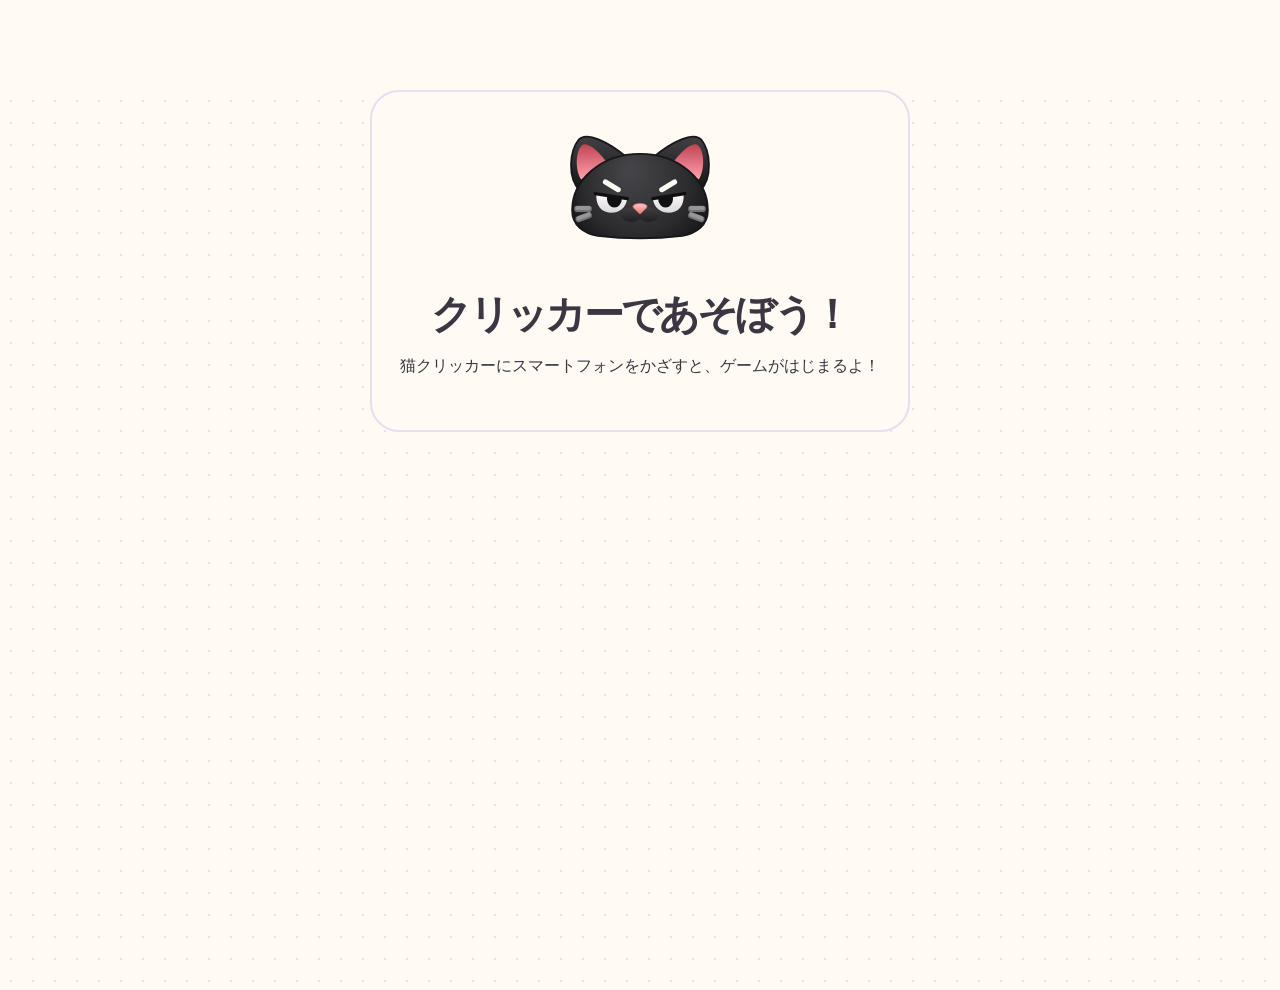
==== commit 7981c426: "Enable NFC access with game-scoped SHA-256 verification" ====
--- a/game/black-basket/index.html
+++ b/game/black-basket/index.html
@@ -12,29 +12,13 @@
   <link rel="apple-touch-icon" href="./assets/black-cat-192.png">
   <link rel="stylesheet" href="./style.css">
   <script src="./cat-face.js" defer></script>
-  <script src="./stages.js" defer></script>
-  <script src="./fish-data.js" defer></script>
-  <script src="./aquarium-data.js" defer></script>
-  <script src="./achievements.js" defer></script>
-  <script src="./player-data.js" defer></script>
-  <script src="./transfer-code.js" defer></script>
-  <script src="./validation.js" defer></script>
-  <script src="./save-history.js" defer></script>
-  <script src="./save-data.js" defer></script>
-  <script src="./progress.js" defer></script>
-  <script src="./collection.js" defer></script>
-  <script src="./profile-ui.js" defer></script>
-  <script src="./power-ups.js" defer></script>
   <script src="./access.js" defer></script>
-  <script src="./game.js" defer></script>
-  <script src="./session.js" defer></script>
-  <script src="./aquarium.js" defer></script>
-  <script src="./ui.js" defer></script>
 </head>
 <body>
-  <section id="access-guide" class="portal" hidden>
-    <h1>おさかなキャッチ</h1>
-    <p>猫クリッカーにスマートフォンをかざして、ゲームをはじめよう！</p>
+  <section id="access-guide" class="portal access-guide">
+    <canvas id="access-cat" width="200" height="160" aria-label="黒猫"></canvas>
+    <h1>クリッカーであそぼう！</h1>
+    <p>猫クリッカーにスマートフォンをかざすと、ゲームがはじまるよ！</p>
   </section>
   <dialog id="session-conflict" class="progress-dialog">
     <p>別の画面でゲームが開いています。</p>
@@ -45,7 +29,7 @@
     <p>ゲームを一時停止しています。</p>
     <button id="resume-game" class="primary" type="button">つづきからあそぶ</button>
   </dialog>
-  <main class="app">
+  <main class="app" hidden>
     <header class="toolbar" id="common-header">
       <a href="../../" class="home"><span class="home-icon" aria-hidden="true">⌂</span> ねこクリッカー</a>
       <button id="sound" class="sound" type="button" aria-label="効果音" aria-pressed="false"><span aria-hidden="true">♪</span> <span id="sound-state" aria-hidden="true">OFF</span></button>
--- a/game/black-basket/style.css
+++ b/game/black-basket/style.css
@@ -788,3 +788,7 @@
 }
 
 .aquarium-mascot { border-radius: 50%; vertical-align: middle; }
+
+.access-guide { text-align: center; }
+.access-guide canvas { width: 200px; height: 160px; margin: 0 auto; }
+.access-guide h1 { font-size: clamp(25px, 7vw, 40px); }
